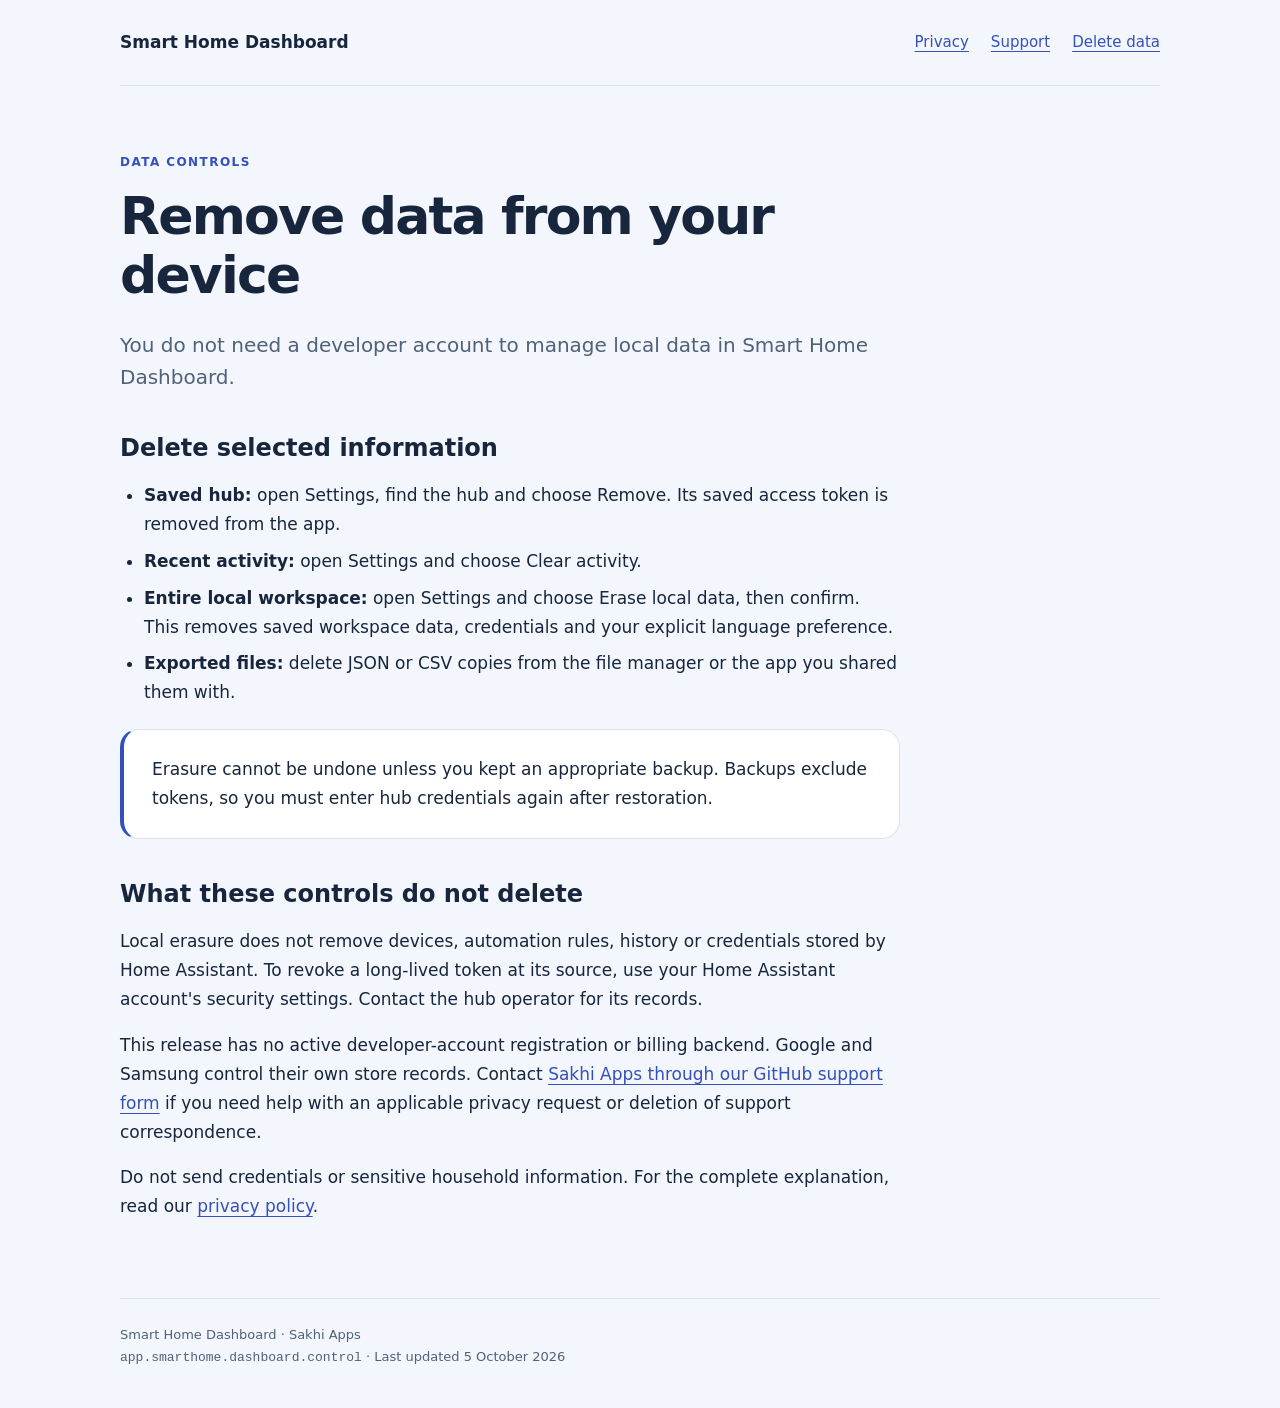
==== data-deletion.html @ 19cf366d "Publish Smart Home Dashboard privacy and support pages" ====
<!doctype html><html lang="en"><head><meta charset="utf-8"><meta name="viewport" content="width=device-width, initial-scale=1"><meta name="referrer" content="strict-origin-when-cross-origin"><title>Delete data · Smart Home Dashboard</title><meta name="description" content="Privacy, support and data controls for Smart Home Dashboard by Sakhi Apps."><link rel="stylesheet" href="styles.css"></head><body><header><a class="brand" href="index.html">Smart Home Dashboard</a><nav aria-label="Main navigation"><a href="privacy.html">Privacy</a><a href="support.html">Support</a><a href="data-deletion.html">Delete data</a></nav></header><main><article><p class="eyebrow">Data controls</p><h1>Remove data from your device</h1><p class="lead">You do not need a developer account to manage local data in Smart Home Dashboard.</p><h2>Delete selected information</h2><ul><li><strong>Saved hub:</strong> open Settings, find the hub and choose Remove. Its saved access token is removed from the app.</li><li><strong>Recent activity:</strong> open Settings and choose Clear activity.</li><li><strong>Entire local workspace:</strong> open Settings and choose Erase local data, then confirm. This removes saved workspace data, credentials and your explicit language preference.</li><li><strong>Exported files:</strong> delete JSON or CSV copies from the file manager or the app you shared them with.</li></ul><div class="notice">Erasure cannot be undone unless you kept an appropriate backup. Backups exclude tokens, so you must enter hub credentials again after restoration.</div><h2>What these controls do not delete</h2><p>Local erasure does not remove devices, automation rules, history or credentials stored by Home Assistant. To revoke a long-lived token at its source, use your Home Assistant account's security settings. Contact the hub operator for its records.</p><p>This release has no active developer-account registration or billing backend. Google and Samsung control their own store records. Contact <a class="contact" href="https://github.com/sathvic-kollu/smart-home-dashboard-support/issues/new">Sakhi Apps through our GitHub support form</a> if you need help with an applicable privacy request or deletion of support correspondence.</p><p>Do not send credentials or sensitive household information. For the complete explanation, read our <a href="privacy.html">privacy policy</a>.</p></article></main><footer>Smart Home Dashboard · Sakhi Apps<br><code>app.smarthome.dashboard.control</code> · Last updated 5 October 2026</footer></body></html>
---- styles.css ----
:root{color-scheme:light;--ink:#17263c;--muted:#516179;--blue:#3450bd;--line:#dce3ee;--paper:#fff;--back:#f3f6fc}*{box-sizing:border-box}html{scroll-behavior:smooth}body{margin:0;background:var(--back);color:var(--ink);font:17px/1.7 system-ui,-apple-system,BlinkMacSystemFont,"Segoe UI",sans-serif}a{color:var(--blue);text-underline-offset:4px}a:focus-visible,summary:focus-visible{outline:3px solid #1c64e8;outline-offset:5px}header,main,footer{width:min(1040px,calc(100% - 40px));margin:auto}header{display:flex;align-items:center;justify-content:space-between;gap:24px;padding:28px 0;border-bottom:1px solid var(--line)}.brand{font-weight:750;text-decoration:none;color:var(--ink)}nav{display:flex;gap:22px;flex-wrap:wrap;font-size:15px}main{padding:54px 0 60px}article{max-width:780px}.eyebrow{font-size:12px;letter-spacing:.12em;text-transform:uppercase;font-weight:750;color:var(--blue)}h1{font-size:clamp(34px,6vw,52px);line-height:1.13;letter-spacing:-.035em;margin:15px 0 24px}h2{font-size:24px;line-height:1.3;margin:40px 0 12px}h3{font-size:19px;margin:25px 0 8px}.lead{font-size:20px;line-height:1.6;color:var(--muted)}.meta{color:var(--muted);font-size:14px}.notice,.card{background:var(--paper);border:1px solid var(--line);border-radius:18px;padding:25px 28px;margin:22px 0}.notice{border-left:4px solid var(--blue)}.cards{display:grid;grid-template-columns:repeat(3,minmax(0,1fr));gap:20px}.cards .card{margin:0}.card h2{margin:0 0 12px}.card p{font-size:16px;color:var(--muted)}.button{display:inline-flex;min-height:48px;align-items:center;background:var(--blue);color:white;border-radius:10px;padding:10px 18px;text-decoration:none;font-weight:650}.contact{overflow-wrap:anywhere}table{width:100%;border-collapse:collapse;font-size:15px}td,th{text-align:left;vertical-align:top;padding:14px 10px;border-bottom:1px solid var(--line)}th{color:var(--muted);font-weight:650}ul,ol{padding-left:24px}li{margin:8px 0}footer{border-top:1px solid var(--line);padding:25px 0 40px;color:var(--muted);font-size:13px}code{overflow-wrap:anywhere}details{border-top:1px solid var(--line);padding:20px 0}summary{font-weight:650;cursor:pointer;min-height:44px}section{scroll-margin-top:25px}@media(max-width:700px){header{align-items:flex-start;flex-direction:column;gap:14px}main{padding-top:35px}.cards{grid-template-columns:1fr}.notice,.card{padding:20px}table{font-size:14px}td,th{padding:10px 6px}}@media(prefers-reduced-motion:reduce){html{scroll-behavior:auto}}
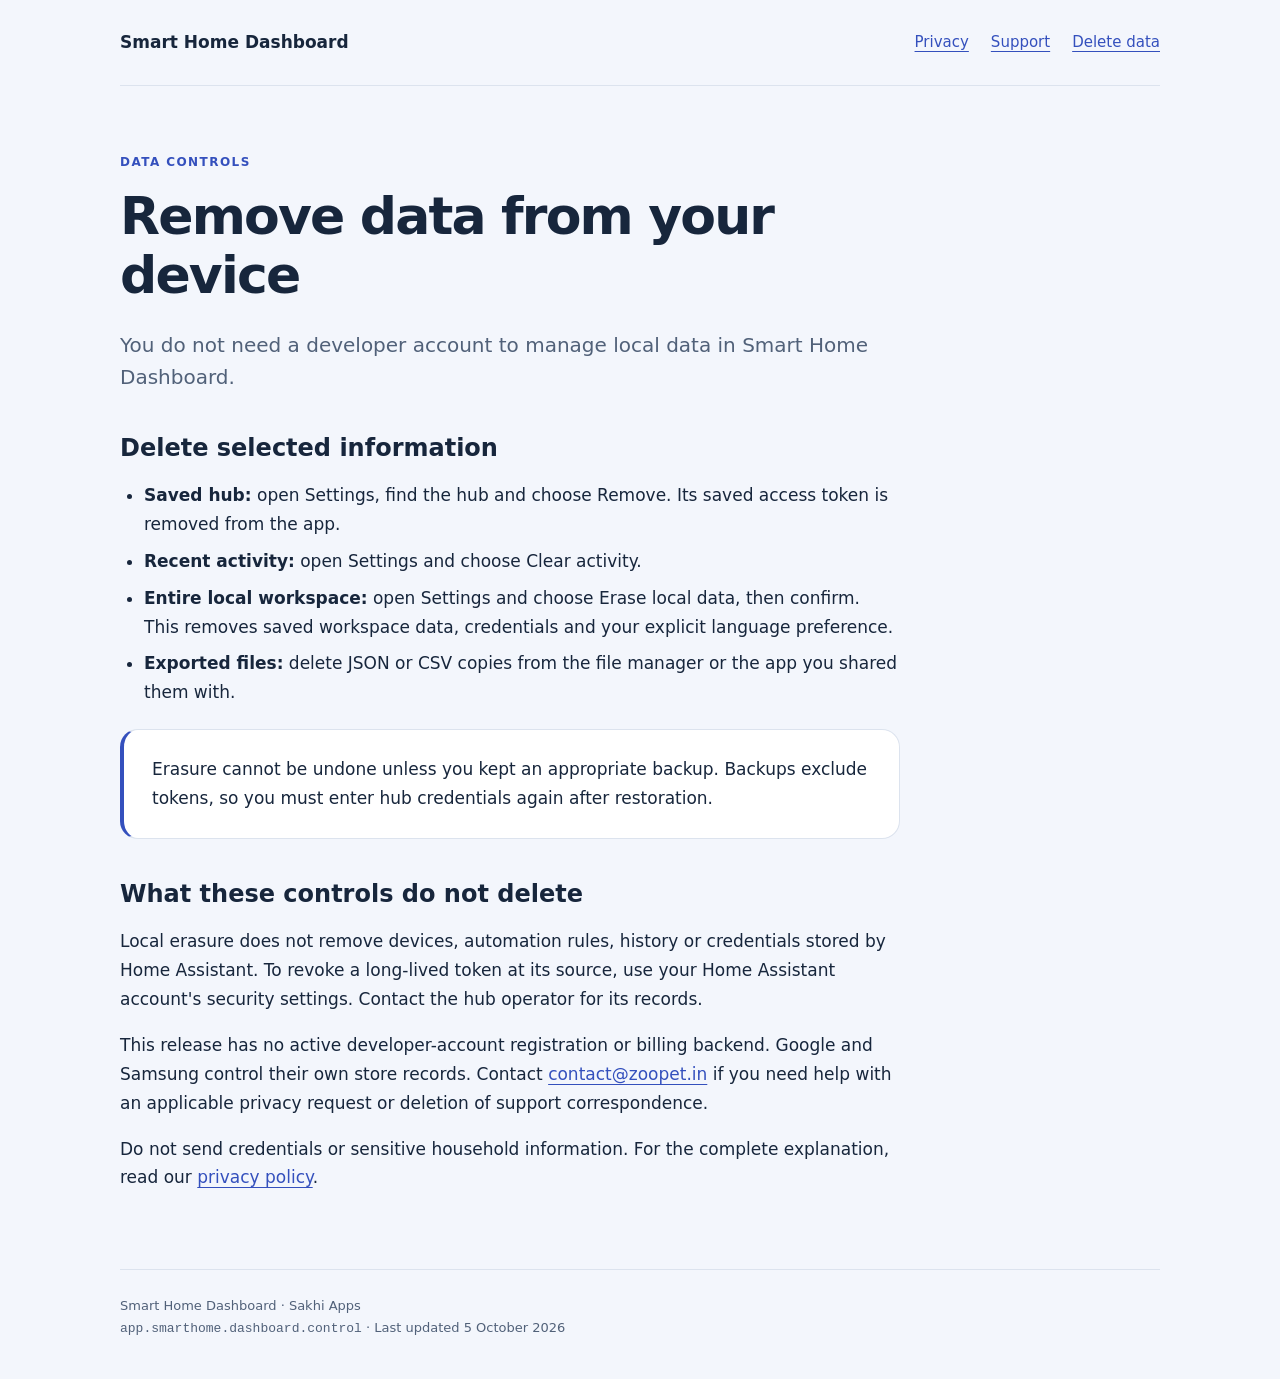
==== commit f5a8c5ff: "Add owner-provided privacy and support email" ====
--- a/data-deletion.html
+++ b/data-deletion.html
@@ -1 +1 @@
-<!doctype html><html lang="en"><head><meta charset="utf-8"><meta name="viewport" content="width=device-width, initial-scale=1"><meta name="referrer" content="strict-origin-when-cross-origin"><title>Delete data · Smart Home Dashboard</title><meta name="description" content="Privacy, support and data controls for Smart Home Dashboard by Sakhi Apps."><link rel="stylesheet" href="styles.css"></head><body><header><a class="brand" href="index.html">Smart Home Dashboard</a><nav aria-label="Main navigation"><a href="privacy.html">Privacy</a><a href="support.html">Support</a><a href="data-deletion.html">Delete data</a></nav></header><main><article><p class="eyebrow">Data controls</p><h1>Remove data from your device</h1><p class="lead">You do not need a developer account to manage local data in Smart Home Dashboard.</p><h2>Delete selected information</h2><ul><li><strong>Saved hub:</strong> open Settings, find the hub and choose Remove. Its saved access token is removed from the app.</li><li><strong>Recent activity:</strong> open Settings and choose Clear activity.</li><li><strong>Entire local workspace:</strong> open Settings and choose Erase local data, then confirm. This removes saved workspace data, credentials and your explicit language preference.</li><li><strong>Exported files:</strong> delete JSON or CSV copies from the file manager or the app you shared them with.</li></ul><div class="notice">Erasure cannot be undone unless you kept an appropriate backup. Backups exclude tokens, so you must enter hub credentials again after restoration.</div><h2>What these controls do not delete</h2><p>Local erasure does not remove devices, automation rules, history or credentials stored by Home Assistant. To revoke a long-lived token at its source, use your Home Assistant account's security settings. Contact the hub operator for its records.</p><p>This release has no active developer-account registration or billing backend. Google and Samsung control their own store records. Contact <a class="contact" href="https://github.com/sathvic-kollu/smart-home-dashboard-support/issues/new">Sakhi Apps through our GitHub support form</a> if you need help with an applicable privacy request or deletion of support correspondence.</p><p>Do not send credentials or sensitive household information. For the complete explanation, read our <a href="privacy.html">privacy policy</a>.</p></article></main><footer>Smart Home Dashboard · Sakhi Apps<br><code>app.smarthome.dashboard.control</code> · Last updated 5 October 2026</footer></body></html>+<!doctype html><html lang="en"><head><meta charset="utf-8"><meta name="viewport" content="width=device-width, initial-scale=1"><meta name="referrer" content="strict-origin-when-cross-origin"><title>Delete data · Smart Home Dashboard</title><meta name="description" content="Privacy, support and data controls for Smart Home Dashboard by Sakhi Apps."><link rel="stylesheet" href="styles.css"></head><body><header><a class="brand" href="index.html">Smart Home Dashboard</a><nav aria-label="Main navigation"><a href="privacy.html">Privacy</a><a href="support.html">Support</a><a href="data-deletion.html">Delete data</a></nav></header><main><article><p class="eyebrow">Data controls</p><h1>Remove data from your device</h1><p class="lead">You do not need a developer account to manage local data in Smart Home Dashboard.</p><h2>Delete selected information</h2><ul><li><strong>Saved hub:</strong> open Settings, find the hub and choose Remove. Its saved access token is removed from the app.</li><li><strong>Recent activity:</strong> open Settings and choose Clear activity.</li><li><strong>Entire local workspace:</strong> open Settings and choose Erase local data, then confirm. This removes saved workspace data, credentials and your explicit language preference.</li><li><strong>Exported files:</strong> delete JSON or CSV copies from the file manager or the app you shared them with.</li></ul><div class="notice">Erasure cannot be undone unless you kept an appropriate backup. Backups exclude tokens, so you must enter hub credentials again after restoration.</div><h2>What these controls do not delete</h2><p>Local erasure does not remove devices, automation rules, history or credentials stored by Home Assistant. To revoke a long-lived token at its source, use your Home Assistant account's security settings. Contact the hub operator for its records.</p><p>This release has no active developer-account registration or billing backend. Google and Samsung control their own store records. Contact <a class="contact" href="mailto:contact@zoopet.in">contact@zoopet.in</a> if you need help with an applicable privacy request or deletion of support correspondence.</p><p>Do not send credentials or sensitive household information. For the complete explanation, read our <a href="privacy.html">privacy policy</a>.</p></article></main><footer>Smart Home Dashboard · Sakhi Apps<br><code>app.smarthome.dashboard.control</code> · Last updated 5 October 2026</footer></body></html>
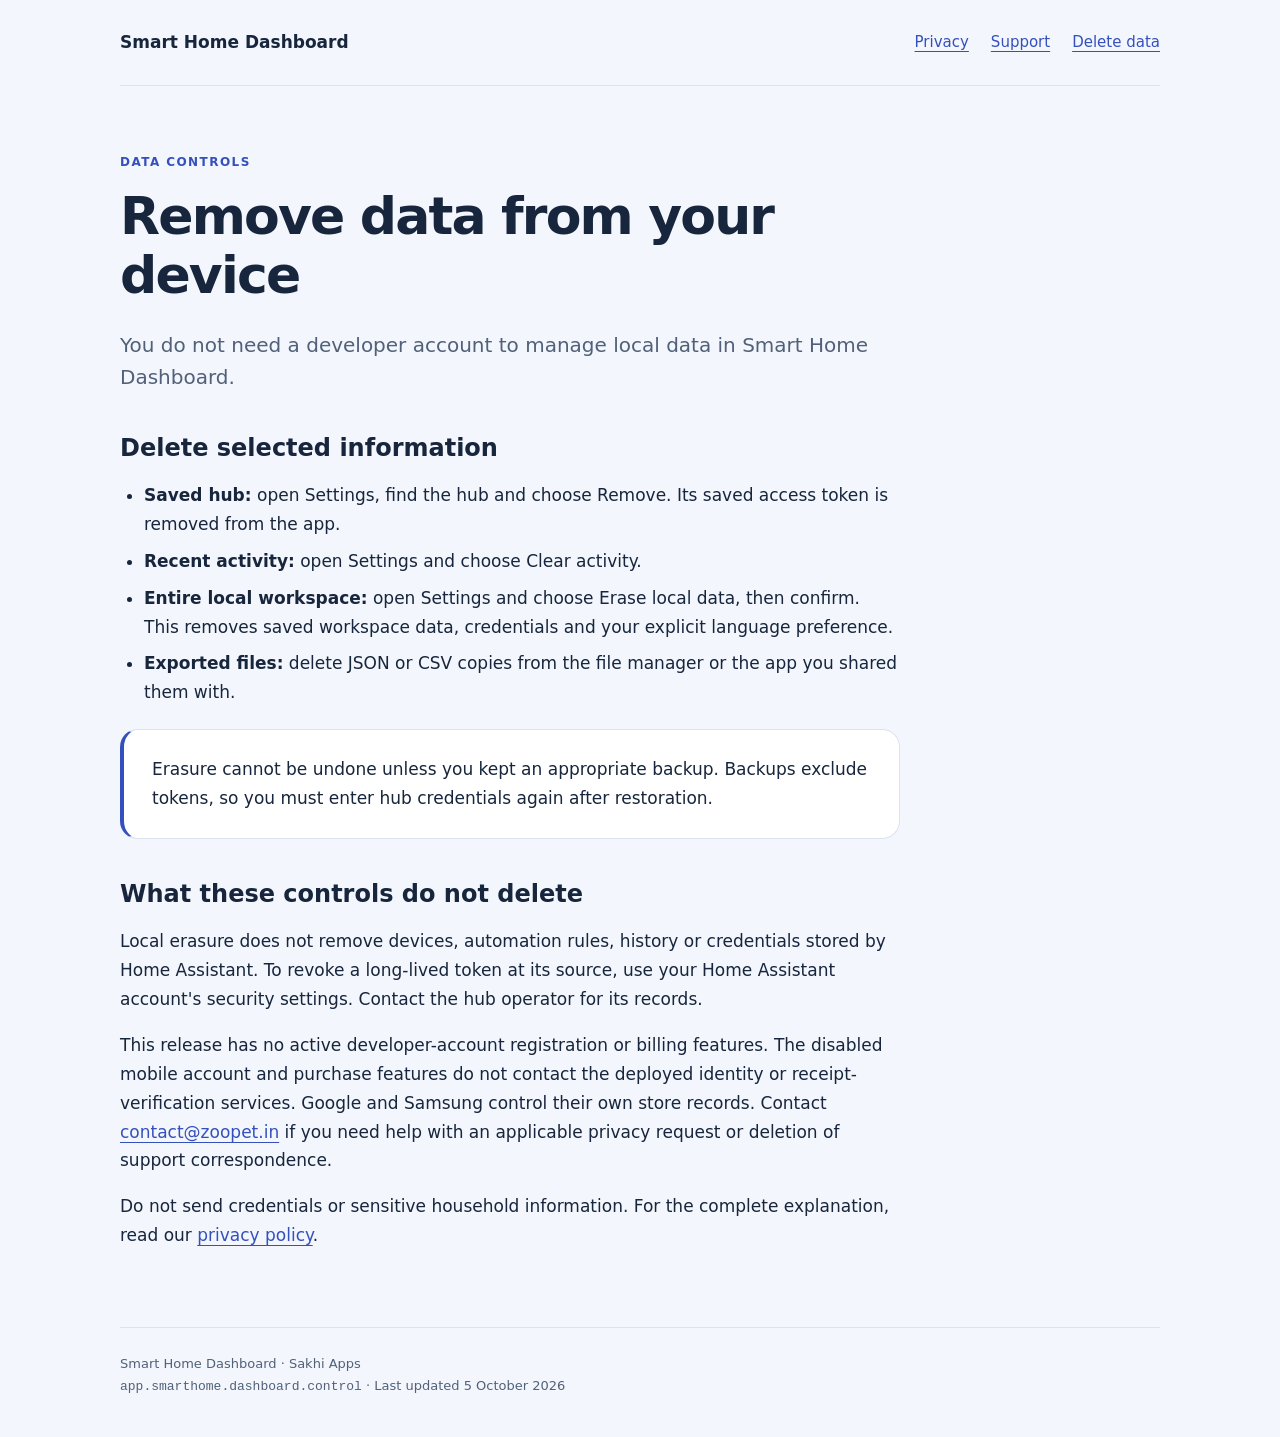
==== commit d3167015: "Clarify consent data processing for Smart Home Dashboard" ====
--- a/data-deletion.html
+++ b/data-deletion.html
@@ -1 +1 @@
-<!doctype html><html lang="en"><head><meta charset="utf-8"><meta name="viewport" content="width=device-width, initial-scale=1"><meta name="referrer" content="strict-origin-when-cross-origin"><title>Delete data · Smart Home Dashboard</title><meta name="description" content="Privacy, support and data controls for Smart Home Dashboard by Sakhi Apps."><link rel="stylesheet" href="styles.css"></head><body><header><a class="brand" href="index.html">Smart Home Dashboard</a><nav aria-label="Main navigation"><a href="privacy.html">Privacy</a><a href="support.html">Support</a><a href="data-deletion.html">Delete data</a></nav></header><main><article><p class="eyebrow">Data controls</p><h1>Remove data from your device</h1><p class="lead">You do not need a developer account to manage local data in Smart Home Dashboard.</p><h2>Delete selected information</h2><ul><li><strong>Saved hub:</strong> open Settings, find the hub and choose Remove. Its saved access token is removed from the app.</li><li><strong>Recent activity:</strong> open Settings and choose Clear activity.</li><li><strong>Entire local workspace:</strong> open Settings and choose Erase local data, then confirm. This removes saved workspace data, credentials and your explicit language preference.</li><li><strong>Exported files:</strong> delete JSON or CSV copies from the file manager or the app you shared them with.</li></ul><div class="notice">Erasure cannot be undone unless you kept an appropriate backup. Backups exclude tokens, so you must enter hub credentials again after restoration.</div><h2>What these controls do not delete</h2><p>Local erasure does not remove devices, automation rules, history or credentials stored by Home Assistant. To revoke a long-lived token at its source, use your Home Assistant account's security settings. Contact the hub operator for its records.</p><p>This release has no active developer-account registration or billing backend. Google and Samsung control their own store records. Contact <a class="contact" href="mailto:contact@zoopet.in">contact@zoopet.in</a> if you need help with an applicable privacy request or deletion of support correspondence.</p><p>Do not send credentials or sensitive household information. For the complete explanation, read our <a href="privacy.html">privacy policy</a>.</p></article></main><footer>Smart Home Dashboard · Sakhi Apps<br><code>app.smarthome.dashboard.control</code> · Last updated 5 October 2026</footer></body></html>+<!doctype html><html lang="en"><head><meta charset="utf-8"><meta name="viewport" content="width=device-width, initial-scale=1"><meta name="referrer" content="strict-origin-when-cross-origin"><title>Delete data · Smart Home Dashboard</title><meta name="description" content="Privacy, support and data controls for Smart Home Dashboard by Sakhi Apps."><link rel="stylesheet" href="styles.css"></head><body><header><a class="brand" href="index.html">Smart Home Dashboard</a><nav aria-label="Main navigation"><a href="privacy.html">Privacy</a><a href="support.html">Support</a><a href="data-deletion.html">Delete data</a></nav></header><main><article><p class="eyebrow">Data controls</p><h1>Remove data from your device</h1><p class="lead">You do not need a developer account to manage local data in Smart Home Dashboard.</p><h2>Delete selected information</h2><ul><li><strong>Saved hub:</strong> open Settings, find the hub and choose Remove. Its saved access token is removed from the app.</li><li><strong>Recent activity:</strong> open Settings and choose Clear activity.</li><li><strong>Entire local workspace:</strong> open Settings and choose Erase local data, then confirm. This removes saved workspace data, credentials and your explicit language preference.</li><li><strong>Exported files:</strong> delete JSON or CSV copies from the file manager or the app you shared them with.</li></ul><div class="notice">Erasure cannot be undone unless you kept an appropriate backup. Backups exclude tokens, so you must enter hub credentials again after restoration.</div><h2>What these controls do not delete</h2><p>Local erasure does not remove devices, automation rules, history or credentials stored by Home Assistant. To revoke a long-lived token at its source, use your Home Assistant account's security settings. Contact the hub operator for its records.</p><p>This release has no active developer-account registration or billing features. The disabled mobile account and purchase features do not contact the deployed identity or receipt-verification services. Google and Samsung control their own store records. Contact <a class="contact" href="mailto:contact@zoopet.in">contact@zoopet.in</a> if you need help with an applicable privacy request or deletion of support correspondence.</p><p>Do not send credentials or sensitive household information. For the complete explanation, read our <a href="privacy.html">privacy policy</a>.</p></article></main><footer>Smart Home Dashboard · Sakhi Apps<br><code>app.smarthome.dashboard.control</code> · Last updated 5 October 2026</footer></body></html>
